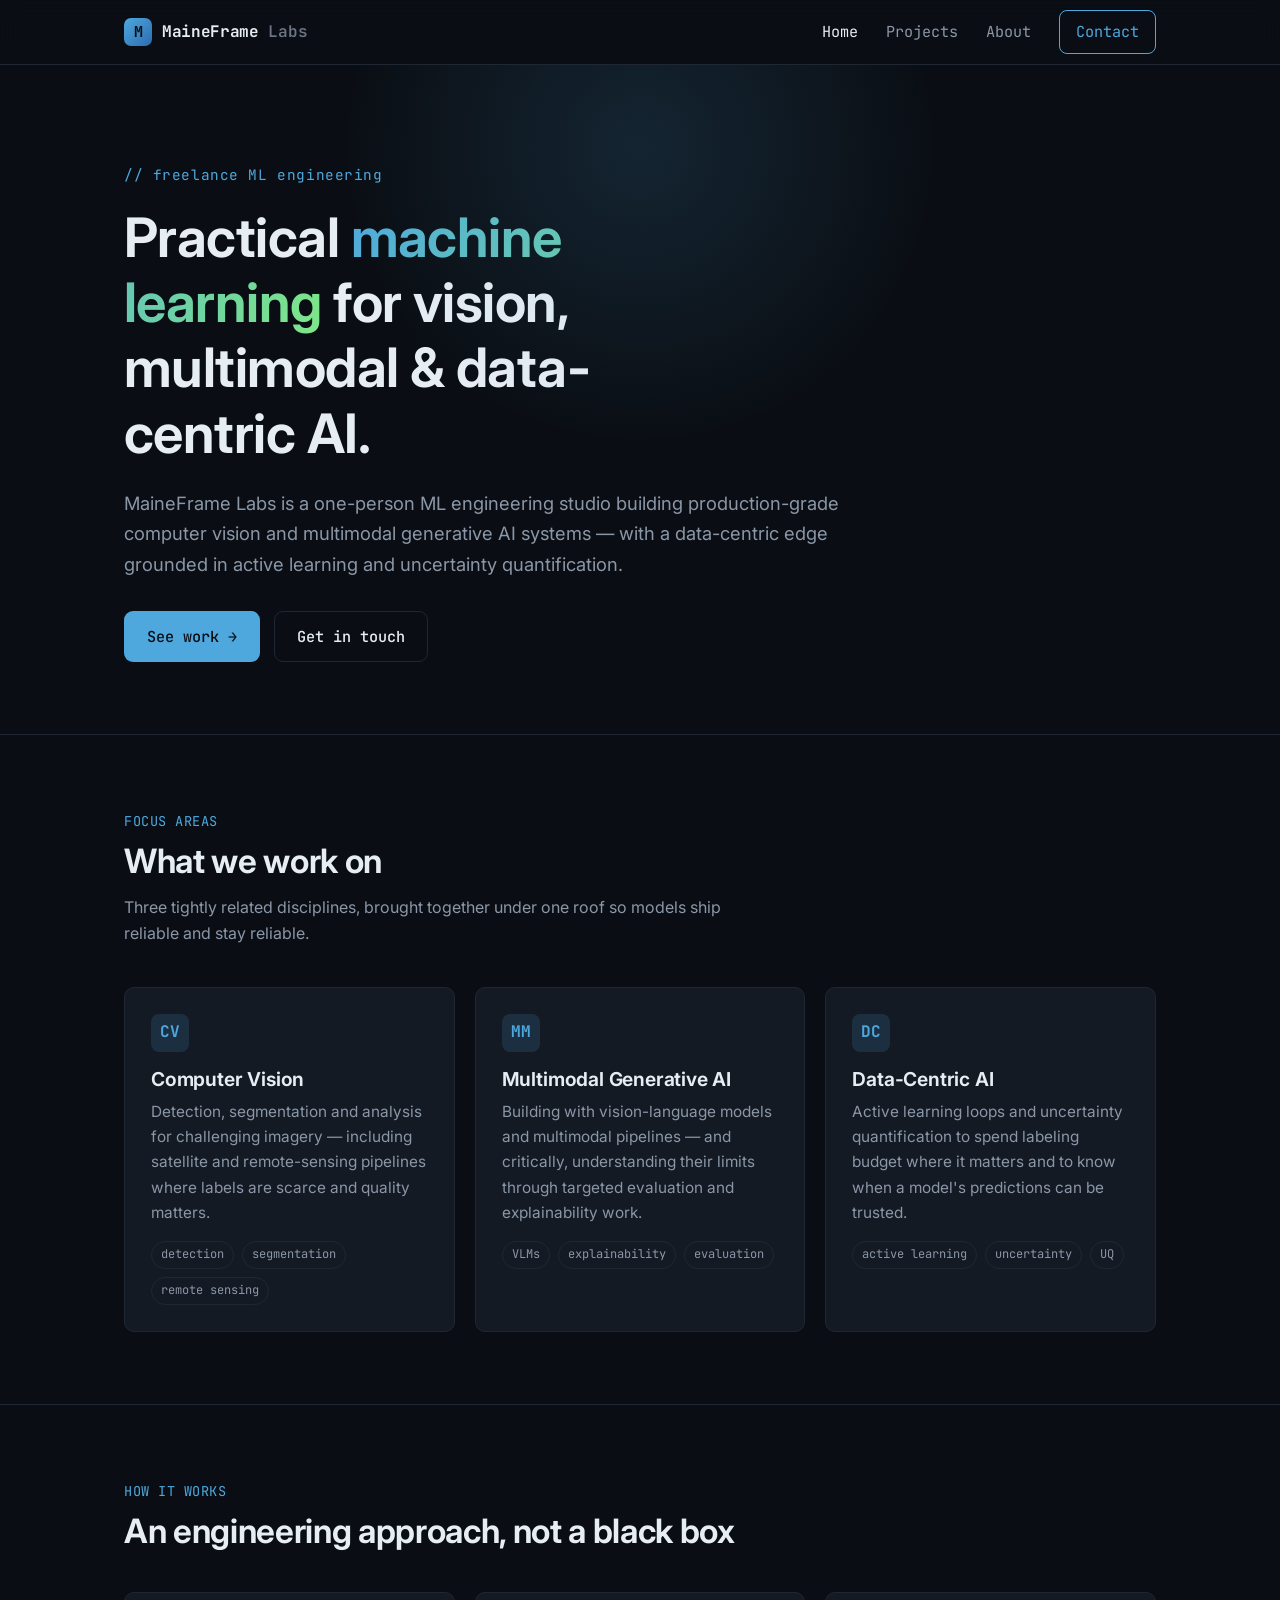
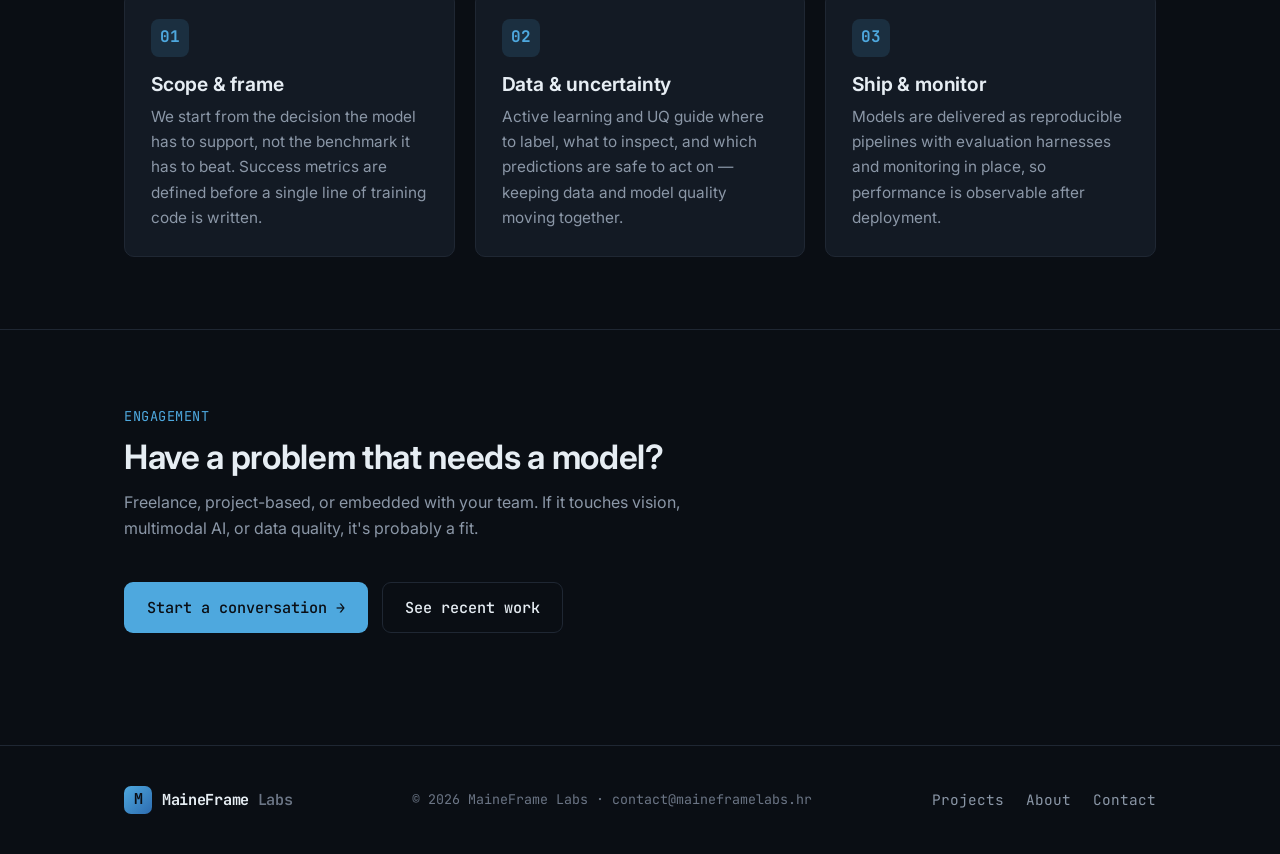
==== index.html @ 0284ba5a "Initial commit of we website" ====
<!doctype html>
<html lang="en">
<head>
  <meta charset="utf-8" />
  <meta name="viewport" content="width=device-width, initial-scale=1" />
  <title>MaineFrame Labs — Computer vision, multimodal &amp; data-centric ML engineering</title>
  <meta name="description" content="MaineFrame Labs is a freelance machine learning engineering studio focused on computer vision, multimodal generative AI, and data-centric AI — active learning and uncertainty quantification." />
  <link rel="icon" type="image/svg+xml" href="assets/img/logo.svg" />
  <meta property="og:title" content="MaineFrame Labs" />
  <meta property="og:description" content="Freelance ML engineering: computer vision, multimodal generative AI, and data-centric AI." />
  <meta property="og:image" content="assets/img/og.svg" />
  <meta property="og:type" content="website" />
  <link rel="preconnect" href="https://fonts.googleapis.com" />
  <link rel="preconnect" href="https://fonts.gstatic.com" crossorigin />
  <link href="https://fonts.googleapis.com/css2?family=Inter:wght@400;500;600;700&family=JetBrains+Mono:wght@400;500;600&display=swap" rel="stylesheet" />
  <link rel="stylesheet" href="assets/css/style.css" />
</head>
<body>
  <header class="site-nav">
    <div class="container nav-inner">
      <a class="brand" href="index.html">
        <span class="logo">M</span>
        <span class="name"><b>MaineFrame</b><span> Labs</span></span>
      </a>
      <button class="nav-toggle" aria-label="Toggle navigation">Menu</button>
      <nav class="nav-links">
        <a data-page="index.html" href="index.html">Home</a>
        <a data-page="projects.html" href="projects.html">Projects</a>
        <a data-page="about.html" href="about.html">About</a>
        <a class="nav-cta" data-page="contact.html" href="contact.html">Contact</a>
      </nav>
    </div>
  </header>

  <main>
    <section class="hero">
      <div class="container">
        <span class="eyebrow">// freelance ML engineering</span>
        <h1>Practical <span class="grad">machine learning</span> for vision, multimodal &amp; data-centric AI.</h1>
        <p class="lead">MaineFrame Labs is a one-person ML engineering studio building production-grade computer vision and multimodal generative AI systems — with a data-centric edge grounded in active learning and uncertainty quantification.</p>
        <div class="hero-cta">
          <a class="btn btn-primary" href="projects.html">See work →</a>
          <a class="btn btn-ghost" href="contact.html">Get in touch</a>
        </div>
      </div>
    </section>

    <section class="section">
      <div class="container">
        <div class="section-head">
          <span class="label">Focus areas</span>
          <h2>What we work on</h2>
          <p>Three tightly related disciplines, brought together under one roof so models ship reliable and stay reliable.</p>
        </div>
        <div class="grid grid-3">
          <article class="card">
            <div class="icon">CV</div>
            <h3>Computer Vision</h3>
            <p>Detection, segmentation and analysis for challenging imagery — including satellite and remote-sensing pipelines where labels are scarce and quality matters.</p>
            <div class="tags">
              <span class="tag">detection</span>
              <span class="tag">segmentation</span>
              <span class="tag">remote sensing</span>
            </div>
          </article>
          <article class="card">
            <div class="icon">MM</div>
            <h3>Multimodal Generative AI</h3>
            <p>Building with vision-language models and multimodal pipelines — and critically, understanding their limits through targeted evaluation and explainability work.</p>
            <div class="tags">
              <span class="tag">VLMs</span>
              <span class="tag">explainability</span>
              <span class="tag">evaluation</span>
            </div>
          </article>
          <article class="card">
            <div class="icon">DC</div>
            <h3>Data-Centric AI</h3>
            <p>Active learning loops and uncertainty quantification to spend labeling budget where it matters and to know when a model's predictions can be trusted.</p>
            <div class="tags">
              <span class="tag">active learning</span>
              <span class="tag">uncertainty</span>
              <span class="tag">UQ</span>
            </div>
          </article>
        </div>
      </div>
    </section>

    <section class="section">
      <div class="container">
        <div class="section-head">
          <span class="label">How it works</span>
          <h2>An engineering approach, not a black box</h2>
        </div>
        <div class="grid grid-3">
          <article class="card">
            <div class="icon">01</div>
            <h3>Scope &amp; frame</h3>
            <p>We start from the decision the model has to support, not the benchmark it has to beat. Success metrics are defined before a single line of training code is written.</p>
          </article>
          <article class="card">
            <div class="icon">02</div>
            <h3>Data &amp; uncertainty</h3>
            <p>Active learning and UQ guide where to label, what to inspect, and which predictions are safe to act on — keeping data and model quality moving together.</p>
          </article>
          <article class="card">
            <div class="icon">03</div>
            <h3>Ship &amp; monitor</h3>
            <p>Models are delivered as reproducible pipelines with evaluation harnesses and monitoring in place, so performance is observable after deployment.</p>
          </article>
        </div>
      </div>
    </section>

    <section class="section">
      <div class="container">
        <div class="section-head">
          <span class="label">Engagement</span>
          <h2>Have a problem that needs a model?</h2>
          <p>Freelance, project-based, or embedded with your team. If it touches vision, multimodal AI, or data quality, it's probably a fit.</p>
        </div>
        <div class="hero-cta">
          <a class="btn btn-primary" href="contact.html">Start a conversation →</a>
          <a class="btn btn-ghost" href="projects.html">See recent work</a>
        </div>
      </div>
    </section>
  </main>

  <footer class="site-footer">
    <div class="container footer-inner">
      <a class="brand" href="index.html">
        <span class="logo">M</span>
        <span class="name"><b>MaineFrame</b><span> Labs</span></span>
      </a>
      <small>© <span id="year">2026</span> MaineFrame Labs · <span class="mono">contact@maineframelabs.hr</span></small>
      <nav class="footer-links">
        <a href="projects.html">Projects</a>
        <a href="about.html">About</a>
        <a href="contact.html">Contact</a>
      </nav>
    </div>
  </footer>
  <script src="assets/js/main.js"></script>
</body>
</html>
---- assets/css/style.css ----
/* MaineFrame Labs — dark/technical theme */
:root {
  --bg: #0a0e14;
  --bg-elev: #11161f;
  --bg-card: #131a24;
  --border: #1f2733;
  --text: #e6edf3;
  --text-muted: #8b97a7;
  --text-dim: #6b7585;
  --accent: #4ea8de;
  --accent-2: #7ee787;
  --accent-glow: rgba(78, 168, 222, 0.15);
  --mono: "JetBrains Mono", "SFMono-Regular", ui-monospace, Menlo, Consolas, monospace;
  --sans: "Inter", -apple-system, BlinkMacSystemFont, "Segoe UI", Roboto, Helvetica, Arial, sans-serif;
  --radius: 10px;
  --maxw: 1080px;
}

* { box-sizing: border-box; }

html { scroll-behavior: smooth; }

body {
  margin: 0;
  font-family: var(--sans);
  background: var(--bg);
  color: var(--text);
  line-height: 1.65;
  font-size: 16px;
  -webkit-font-smoothing: antialiased;
  text-rendering: optimizeLegibility;
}

a { color: var(--accent); text-decoration: none; transition: color .15s ease; }
a:hover { color: var(--accent-2); }

h1, h2, h3 { line-height: 1.2; font-weight: 650; letter-spacing: -0.01em; }
h1 { font-size: clamp(2.2rem, 5vw, 3.4rem); }
h2 { font-size: clamp(1.6rem, 3vw, 2.1rem); }
h3 { font-size: 1.2rem; }

p { color: var(--text-muted); }

code, .mono { font-family: var(--mono); }

.container { max-width: var(--maxw); margin: 0 auto; padding: 0 24px; }

/* ---------- Nav ---------- */
.site-nav {
  position: sticky;
  top: 0;
  z-index: 50;
  background: rgba(10, 14, 20, 0.8);
  backdrop-filter: blur(10px);
  border-bottom: 1px solid var(--border);
}
.nav-inner {
  display: flex;
  align-items: center;
  justify-content: space-between;
  height: 64px;
}
.brand {
  display: flex;
  align-items: center;
  gap: 10px;
  font-family: var(--mono);
  font-weight: 600;
  color: var(--text);
  letter-spacing: -0.02em;
}
.brand:hover { color: var(--text); }
.brand .logo {
  width: 28px; height: 28px;
  display: grid; place-items: center;
  background: linear-gradient(135deg, var(--accent), #2d6cb0);
  border-radius: 7px;
  font-size: 15px;
  color: #0a0e14;
  font-weight: 700;
}
.brand .name b { color: var(--text); }
.brand .name span { color: var(--text-dim); }

.nav-links { display: flex; gap: 28px; align-items: center; }
.nav-links a {
  color: var(--text-muted);
  font-size: 0.95rem;
  font-family: var(--mono);
}
.nav-links a:hover, .nav-links a.active { color: var(--text); }
.nav-cta {
  border: 1px solid var(--accent);
  padding: 8px 16px;
  border-radius: 8px;
  color: var(--accent) !important;
}
.nav-cta:hover { background: var(--accent-glow); }

.nav-toggle {
  display: none;
  background: none;
  border: 1px solid var(--border);
  border-radius: 8px;
  color: var(--text);
  padding: 8px 10px;
  cursor: pointer;
}

/* ---------- Hero ---------- */
.hero {
  padding: 96px 0 72px;
  position: relative;
  overflow: hidden;
}
.hero::before {
  content: "";
  position: absolute;
  top: -40%; left: 50%;
  transform: translateX(-50%);
  width: 700px; height: 700px;
  background: radial-gradient(circle, var(--accent-glow) 0%, transparent 60%);
  pointer-events: none;
}
.hero .eyebrow {
  font-family: var(--mono);
  color: var(--accent);
  font-size: 0.9rem;
  letter-spacing: 0.04em;
  margin-bottom: 18px;
  display: inline-block;
}
.hero h1 { max-width: 16ch; margin: 0 0 22px; }
.hero h1 .grad {
  background: linear-gradient(120deg, var(--accent), var(--accent-2));
  -webkit-background-clip: text;
  background-clip: text;
  -webkit-text-fill-color: transparent;
}
.hero p.lead {
  font-size: 1.15rem;
  max-width: 60ch;
  margin: 0 0 32px;
}
.hero-cta { display: flex; gap: 14px; flex-wrap: wrap; }

.btn {
  display: inline-flex;
  align-items: center;
  gap: 8px;
  padding: 12px 22px;
  border-radius: 9px;
  font-family: var(--mono);
  font-size: 0.95rem;
  font-weight: 500;
  border: 1px solid transparent;
  transition: all .15s ease;
  cursor: pointer;
}
.btn-primary { background: var(--accent); color: #0a0e14; }
.btn-primary:hover { background: var(--accent-2); color: #0a0e14; transform: translateY(-1px); }
.btn-ghost { border-color: var(--border); color: var(--text); }
.btn-ghost:hover { border-color: var(--accent); color: var(--accent); }

/* ---------- Sections ---------- */
.section { padding: 72px 0; border-top: 1px solid var(--border); }
.section-head { margin-bottom: 40px; }
.section-head .label {
  font-family: var(--mono);
  color: var(--accent);
  font-size: 0.85rem;
  letter-spacing: 0.04em;
  text-transform: uppercase;
}
.section-head h2 { margin: 8px 0 0; }
.section-head p { margin: 12px 0 0; max-width: 60ch; }

/* ---------- Cards ---------- */
.grid { display: grid; gap: 20px; }
.grid-3 { grid-template-columns: repeat(3, 1fr); }
.grid-2 { grid-template-columns: repeat(2, 1fr); }

.card {
  background: var(--bg-card);
  border: 1px solid var(--border);
  border-radius: var(--radius);
  padding: 26px;
  transition: border-color .15s ease, transform .15s ease;
}
.card:hover { border-color: var(--accent); transform: translateY(-2px); }
.card .icon {
  width: 38px; height: 38px;
  display: grid; place-items: center;
  border-radius: 8px;
  background: var(--accent-glow);
  color: var(--accent);
  font-family: var(--mono);
  font-weight: 700;
  margin-bottom: 16px;
}
.card h3 { margin: 0 0 8px; }
.card p { margin: 0; font-size: 0.96rem; }

.tags { display: flex; flex-wrap: wrap; gap: 8px; margin-top: 16px; }
.tag {
  font-family: var(--mono);
  font-size: 0.75rem;
  color: var(--text-muted);
  border: 1px solid var(--border);
  padding: 3px 9px;
  border-radius: 999px;
}

/* ---------- Projects ---------- */
.project {
  background: var(--bg-card);
  border: 1px solid var(--border);
  border-radius: var(--radius);
  padding: 26px;
  transition: border-color .15s ease;
}
.project:hover { border-color: var(--accent); }
.project h3 { margin: 0 0 6px; }
.project .kind {
  font-family: var(--mono);
  font-size: 0.78rem;
  color: var(--text-dim);
  letter-spacing: 0.03em;
}
.project p { margin: 12px 0 0; font-size: 0.96rem; }

.section-divider {
  display: flex;
  align-items: center;
  gap: 16px;
  margin: 56px 0 24px;
}
.section-divider .line { flex: 1; height: 1px; background: var(--border); }
.section-divider h3 {
  font-family: var(--mono);
  font-size: 0.9rem;
  color: var(--text-muted);
  letter-spacing: 0.04em;
  text-transform: uppercase;
  margin: 0;
}

.note {
  border: 1px dashed var(--border);
  border-radius: var(--radius);
  padding: 16px 20px;
  color: var(--text-dim);
  font-size: 0.9rem;
  margin-top: 28px;
}
.note .mono { color: var(--text-muted); }

/* ---------- About ---------- */
.about-grid { display: grid; grid-template-columns: 1.2fr 1fr; gap: 40px; }
.about-grid p { font-size: 1.02rem; }
.focus-list { list-style: none; padding: 0; margin: 0; display: grid; gap: 12px; }
.focus-list li {
  border-left: 2px solid var(--accent);
  padding: 4px 0 4px 16px;
  color: var(--text-muted);
}
.focus-list li b { color: var(--text); }

/* ---------- Contact ---------- */
.contact-grid { display: grid; grid-template-columns: 1fr 1fr; gap: 40px; }
.contact-card {
  background: var(--bg-card);
  border: 1px solid var(--border);
  border-radius: var(--radius);
  padding: 32px;
}
.contact-card .label {
  font-family: var(--mono);
  color: var(--accent);
  font-size: 0.85rem;
  letter-spacing: 0.04em;
}
.contact-card a.email {
  font-size: 1.4rem;
  font-family: var(--mono);
  color: var(--text);
  display: inline-block;
  margin-top: 12px;
}
.contact-card a.email:hover { color: var(--accent); }
.contact-card ul { padding-left: 18px; color: var(--text-muted); }

/* ---------- Footer ---------- */
.site-footer {
  border-top: 1px solid var(--border);
  padding: 40px 0;
  margin-top: 40px;
}
.footer-inner {
  display: flex;
  justify-content: space-between;
  align-items: center;
  flex-wrap: wrap;
  gap: 16px;
}
.site-footer .brand { font-size: 0.95rem; }
.site-footer small { color: var(--text-dim); font-family: var(--mono); }
.footer-links { display: flex; gap: 22px; }
.footer-links a { color: var(--text-muted); font-size: 0.9rem; font-family: var(--mono); }

/* ---------- Responsive ---------- */
@media (max-width: 860px) {
  .grid-3, .grid-2, .about-grid, .contact-grid { grid-template-columns: 1fr; }
  .nav-toggle { display: block; }
  .nav-links {
    position: fixed;
    top: 64px; right: 0; left: 0;
    background: var(--bg-elev);
    border-bottom: 1px solid var(--border);
    flex-direction: column;
    align-items: flex-start;
    padding: 20px 24px;
    gap: 18px;
    transform: translateY(-120%);
    transition: transform .2s ease;
  }
  .nav-links.open { transform: translateY(0); }
  .nav-links a { width: 100%; }
  .hero { padding: 64px 0 48px; }
}

@media (prefers-reduced-motion: reduce) {
  * { transition: none !important; scroll-behavior: auto !important; }
}
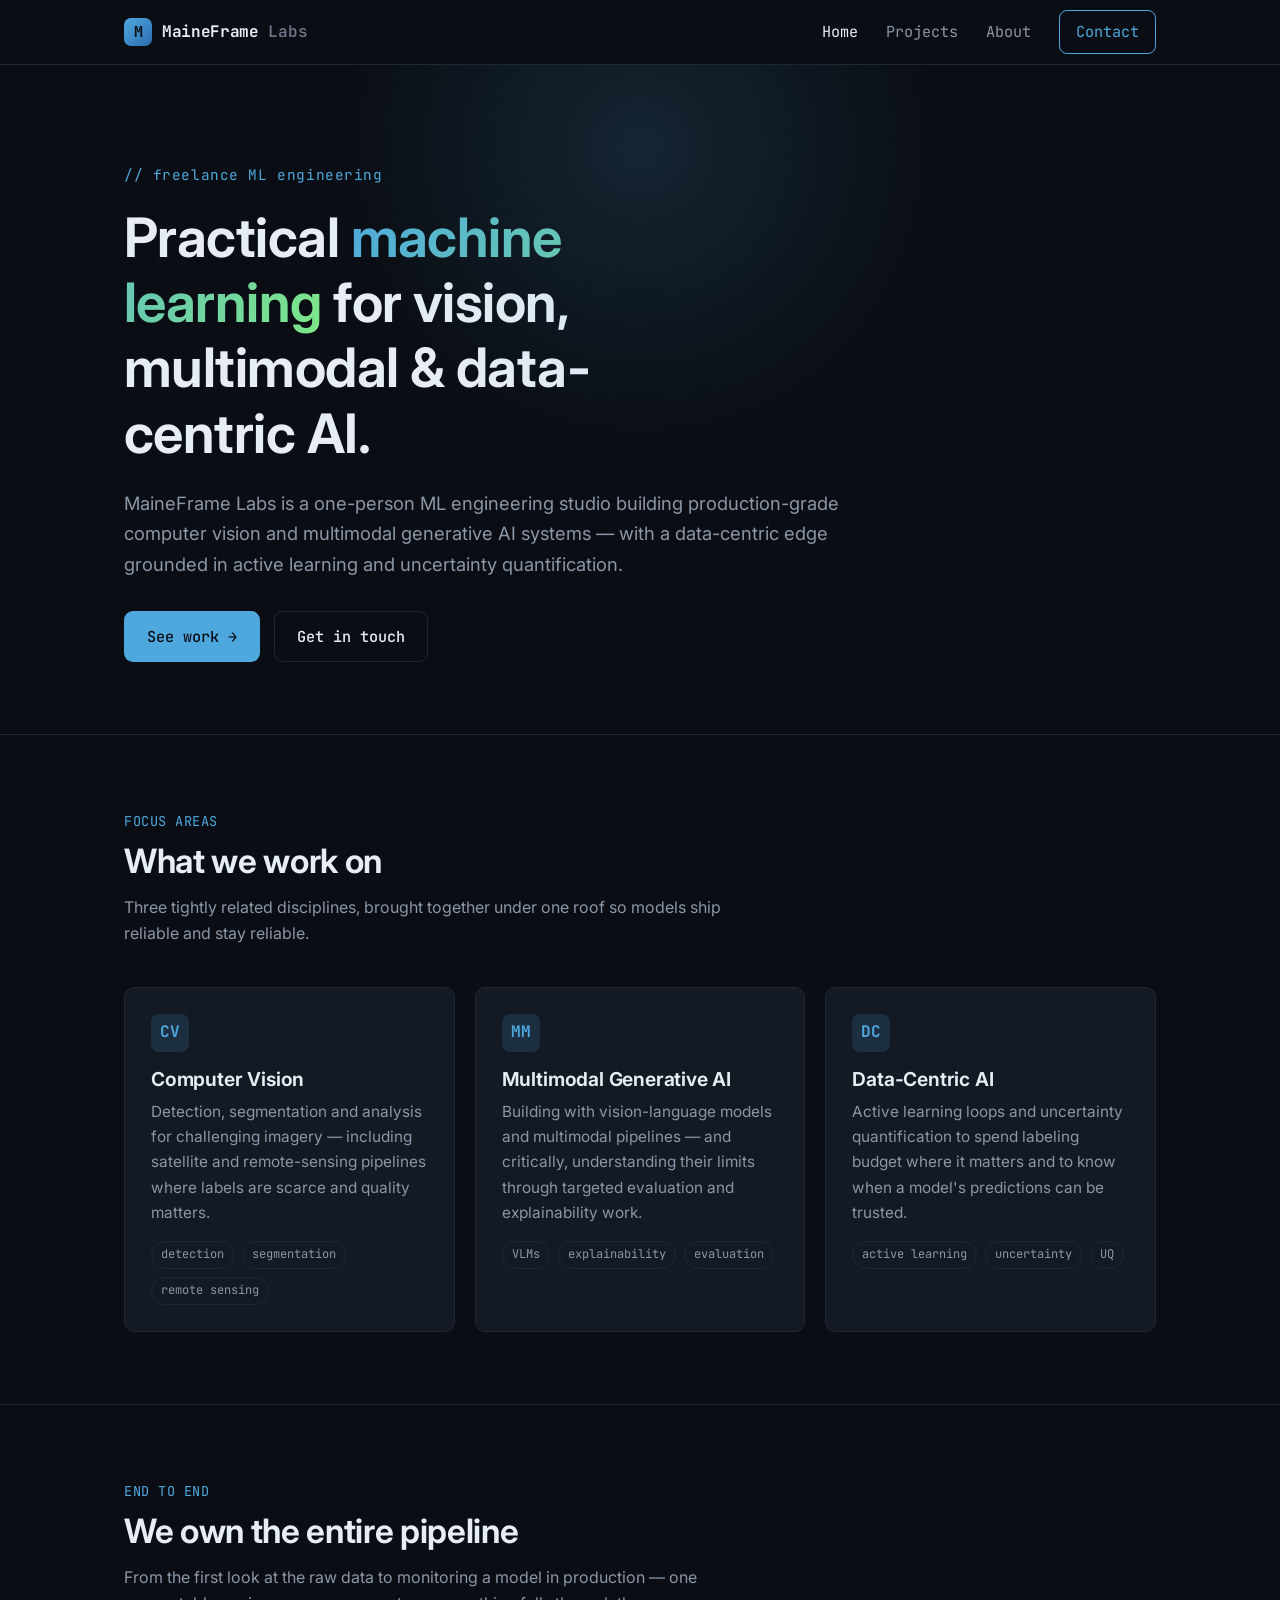
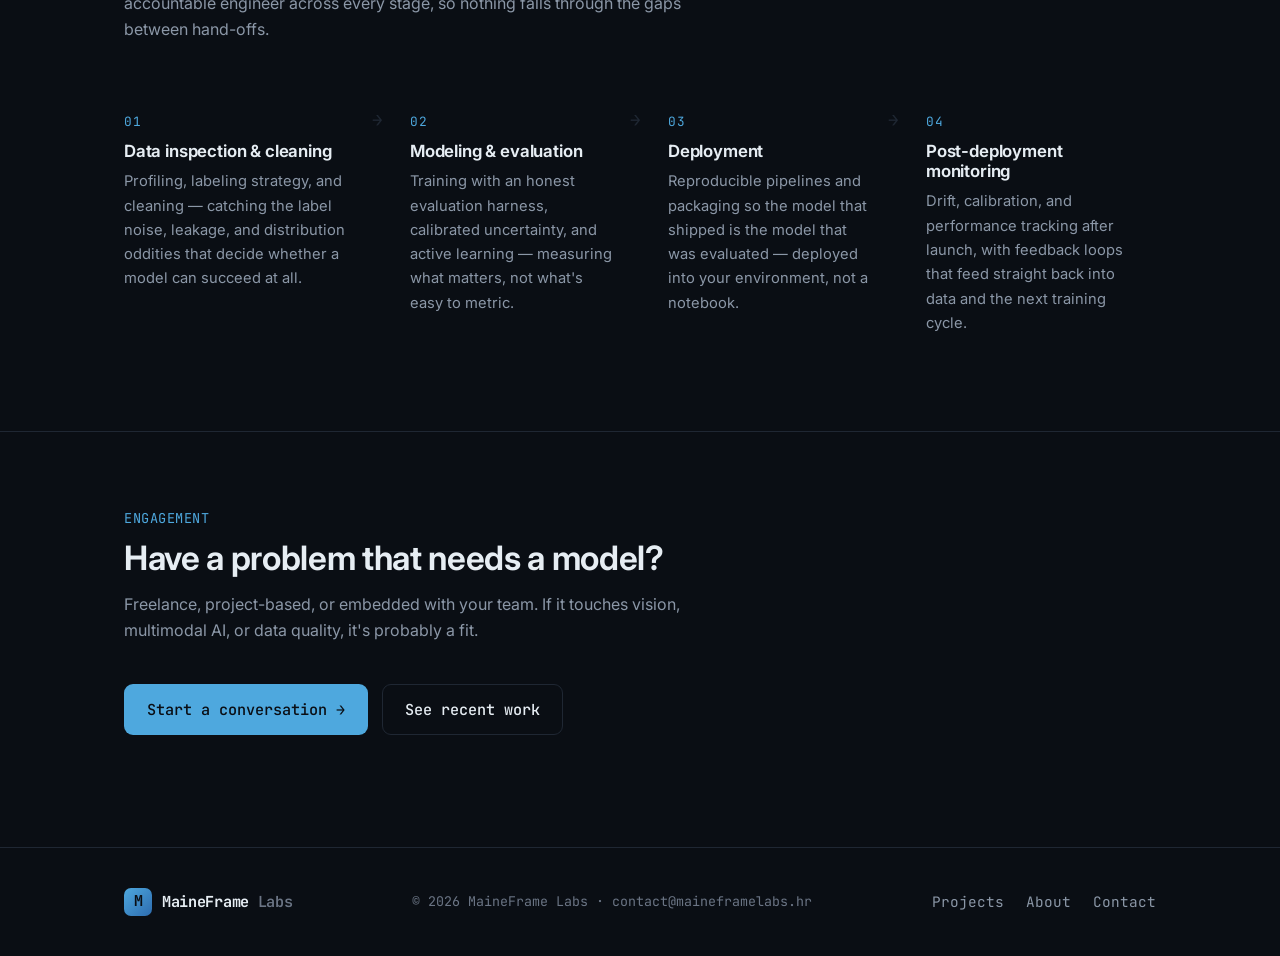
==== commit 36498102: "Split project into client and personal" ====
--- a/index.html
+++ b/index.html
@@ -90,25 +90,31 @@
     <section class="section">
       <div class="container">
         <div class="section-head">
-          <span class="label">How it works</span>
-          <h2>An engineering approach, not a black box</h2>
+          <span class="label">End to end</span>
+          <h2>We own the entire pipeline</h2>
+          <p>From the first look at the raw data to monitoring a model in production — one accountable engineer across every stage, so nothing falls through the gaps between hand-offs.</p>
         </div>
-        <div class="grid grid-3">
-          <article class="card">
-            <div class="icon">01</div>
-            <h3>Scope &amp; frame</h3>
-            <p>We start from the decision the model has to support, not the benchmark it has to beat. Success metrics are defined before a single line of training code is written.</p>
-          </article>
-          <article class="card">
-            <div class="icon">02</div>
-            <h3>Data &amp; uncertainty</h3>
-            <p>Active learning and UQ guide where to label, what to inspect, and which predictions are safe to act on — keeping data and model quality moving together.</p>
-          </article>
-          <article class="card">
-            <div class="icon">03</div>
-            <h3>Ship &amp; monitor</h3>
-            <p>Models are delivered as reproducible pipelines with evaluation harnesses and monitoring in place, so performance is observable after deployment.</p>
-          </article>
+        <div class="pipeline">
+          <div class="pipeline-step">
+            <span class="num">01</span>
+            <h3>Data inspection &amp; cleaning</h3>
+            <p>Profiling, labeling strategy, and cleaning — catching the label noise, leakage, and distribution oddities that decide whether a model can succeed at all.</p>
+          </div>
+          <div class="pipeline-step">
+            <span class="num">02</span>
+            <h3>Modeling &amp; evaluation</h3>
+            <p>Training with an honest evaluation harness, calibrated uncertainty, and active learning — measuring what matters, not what's easy to metric.</p>
+          </div>
+          <div class="pipeline-step">
+            <span class="num">03</span>
+            <h3>Deployment</h3>
+            <p>Reproducible pipelines and packaging so the model that shipped is the model that was evaluated — deployed into your environment, not a notebook.</p>
+          </div>
+          <div class="pipeline-step">
+            <span class="num">04</span>
+            <h3>Post-deployment monitoring</h3>
+            <p>Drift, calibration, and performance tracking after launch, with feedback loops that feed straight back into data and the next training cycle.</p>
+          </div>
         </div>
       </div>
     </section>
--- a/assets/css/style.css
+++ b/assets/css/style.css
@@ -329,6 +329,147 @@
   .hero { padding: 64px 0 48px; }
 }
 
+/* ---------- Pipeline (home) ---------- */
+.pipeline {
+  display: grid;
+  grid-template-columns: repeat(4, 1fr);
+  gap: 0;
+  margin-top: 8px;
+}
+.pipeline-step {
+  position: relative;
+  padding: 24px 22px 24px 0;
+}
+.pipeline-step + .pipeline-step { padding-left: 28px; }
+.pipeline-step .num {
+  font-family: var(--mono);
+  font-size: 0.8rem;
+  color: var(--accent);
+  letter-spacing: 0.04em;
+}
+.pipeline-step h3 { margin: 8px 0 8px; font-size: 1.05rem; }
+.pipeline-step p { margin: 0; font-size: 0.92rem; }
+.pipeline-step + .pipeline-step::before {
+  content: "→";
+  position: absolute;
+  left: -10px;
+  top: 22px;
+  color: var(--border);
+  font-family: var(--mono);
+  font-size: 1.1rem;
+}
+@media (max-width: 860px) {
+  .pipeline { grid-template-columns: 1fr; gap: 8px; }
+  .pipeline-step { padding: 18px 0 18px 16px; border-left: 1px solid var(--border); }
+  .pipeline-step + .pipeline-step::before { content: ""; }
+}
+
+/* ---------- Projects hub ---------- */
+.hub-grid { display: grid; grid-template-columns: 1fr 1fr; gap: 24px; }
+.hub-card {
+  display: block;
+  background: var(--bg-card);
+  border: 1px solid var(--border);
+  border-radius: var(--radius);
+  padding: 36px;
+  transition: border-color .15s ease, transform .15s ease;
+  color: var(--text);
+}
+.hub-card:hover { border-color: var(--accent); transform: translateY(-2px); color: var(--text); }
+.hub-card .label {
+  font-family: var(--mono);
+  font-size: 0.85rem;
+  color: var(--accent);
+  letter-spacing: 0.04em;
+}
+.hub-card h2 { margin: 10px 0 12px; font-size: 1.6rem; }
+.hub-card p { margin: 0 0 18px; }
+.hub-card .more { font-family: var(--mono); font-size: 0.9rem; color: var(--accent); }
+.hub-card:hover .more { color: var(--accent-2); }
+@media (max-width: 860px) { .hub-grid { grid-template-columns: 1fr; } }
+
+/* ---------- Large entries (client work + writing index) ---------- */
+.entries { display: grid; gap: 28px; }
+.entry {
+  display: grid;
+  grid-template-columns: 280px 1fr;
+  gap: 28px;
+  background: var(--bg-card);
+  border: 1px solid var(--border);
+  border-radius: var(--radius);
+  padding: 24px;
+  transition: border-color .15s ease;
+}
+.entry:hover { border-color: var(--accent); }
+.entry .kind {
+  font-family: var(--mono);
+  font-size: 0.78rem;
+  color: var(--text-dim);
+  letter-spacing: 0.03em;
+}
+.entry h3 { margin: 6px 0 10px; font-size: 1.25rem; }
+.entry p { margin: 0 0 14px; }
+.entry .body { display: flex; flex-direction: column; }
+.entry .body .more {
+  font-family: var(--mono);
+  font-size: 0.88rem;
+  color: var(--accent);
+  margin-top: auto;
+}
+.entry .body .more:hover { color: var(--accent-2); }
+@media (max-width: 760px) {
+  .entry { grid-template-columns: 1fr; }
+  .media { min-height: 160px; }
+}
+
+/* ---------- Media placeholder ---------- */
+.media {
+  min-height: 200px;
+  border: 1px solid var(--border);
+  border-radius: 8px;
+  background:
+    linear-gradient(135deg, rgba(78,168,222,0.06), rgba(126,231,135,0.04)),
+    repeating-linear-gradient(45deg, transparent 0 10px, rgba(255,255,255,0.015) 10px 20px);
+  display: grid;
+  place-items: center;
+  color: var(--text-dim);
+  font-family: var(--mono);
+  font-size: 0.78rem;
+  text-align: center;
+  padding: 12px;
+}
+.media span { opacity: 0.7; }
+
+/* ---------- Article ---------- */
+.article-head { margin-bottom: 28px; }
+.article-head .meta {
+  font-family: var(--mono);
+  font-size: 0.85rem;
+  color: var(--text-dim);
+  display: flex;
+  gap: 14px;
+  flex-wrap: wrap;
+}
+.article-head .meta .dot { color: var(--border); }
+.article-head h1 { margin: 14px 0 16px; }
+.article-body { max-width: 72ch; }
+.article-body p { font-size: 1.02rem; }
+.article-body h2 { margin: 36px 0 12px; font-size: 1.3rem; }
+.article-body h3 { margin: 26px 0 10px; }
+.article-body ul { color: var(--text-muted); padding-left: 20px; }
+.article-body ul li { margin: 6px 0; }
+.article-body .media { margin: 24px 0; min-height: 220px; }
+.back-link {
+  display: inline-flex;
+  align-items: center;
+  gap: 8px;
+  font-family: var(--mono);
+  font-size: 0.88rem;
+  color: var(--text-muted);
+  margin-bottom: 24px;
+}
+.back-link:hover { color: var(--accent); }
+
 @media (prefers-reduced-motion: reduce) {
   * { transition: none !important; scroll-behavior: auto !important; }
 }
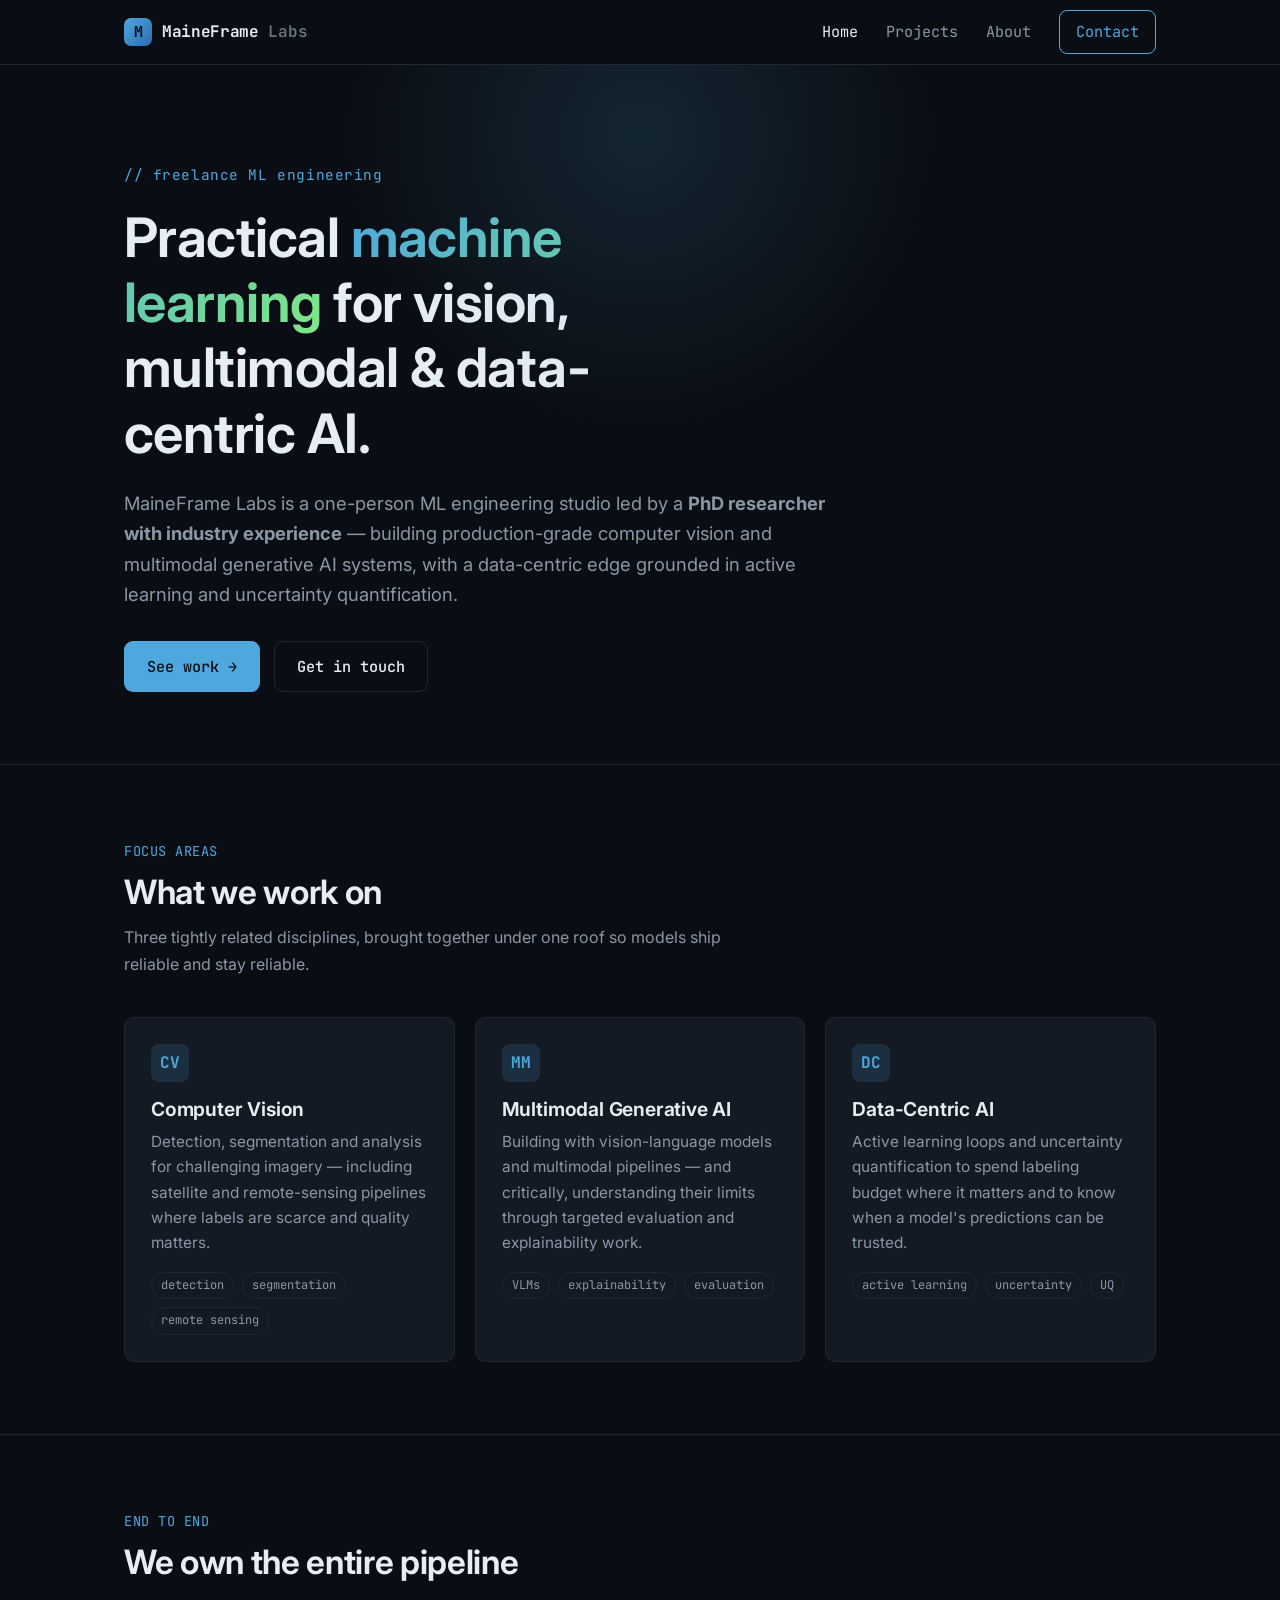
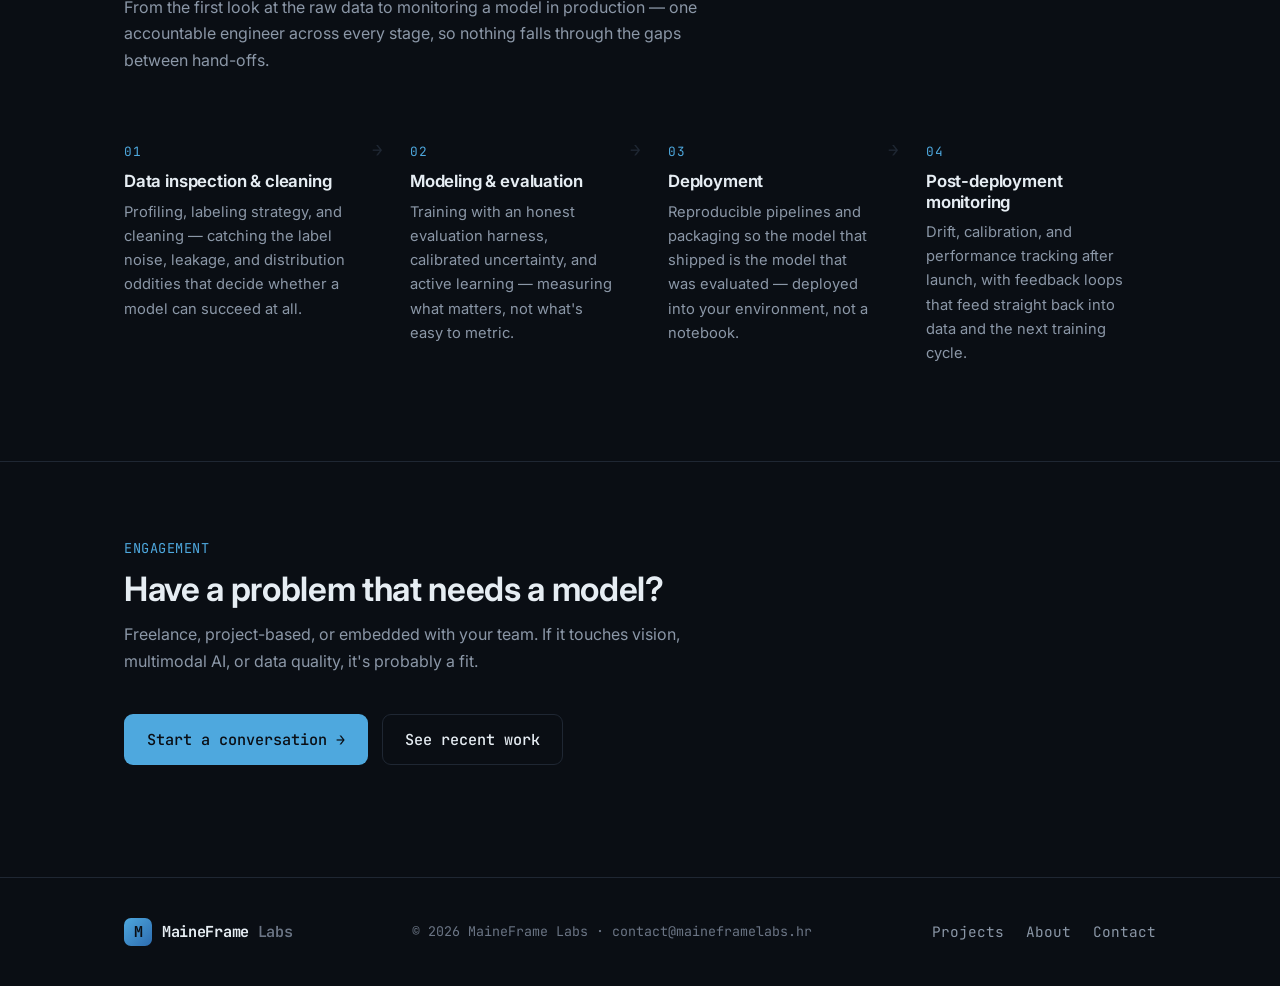
==== commit 560435b1: "Added extra stress on PhD experience as differentiator" ====
--- a/index.html
+++ b/index.html
@@ -37,7 +37,7 @@
       <div class="container">
         <span class="eyebrow">// freelance ML engineering</span>
         <h1>Practical <span class="grad">machine learning</span> for vision, multimodal &amp; data-centric AI.</h1>
-        <p class="lead">MaineFrame Labs is a one-person ML engineering studio building production-grade computer vision and multimodal generative AI systems — with a data-centric edge grounded in active learning and uncertainty quantification.</p>
+        <p class="lead">MaineFrame Labs is a one-person ML engineering studio led by a <b>PhD researcher with industry experience</b> — building production-grade computer vision and multimodal generative AI systems, with a data-centric edge grounded in active learning and uncertainty quantification.</p>
         <div class="hero-cta">
           <a class="btn btn-primary" href="projects.html">See work →</a>
           <a class="btn btn-ghost" href="contact.html">Get in touch</a>
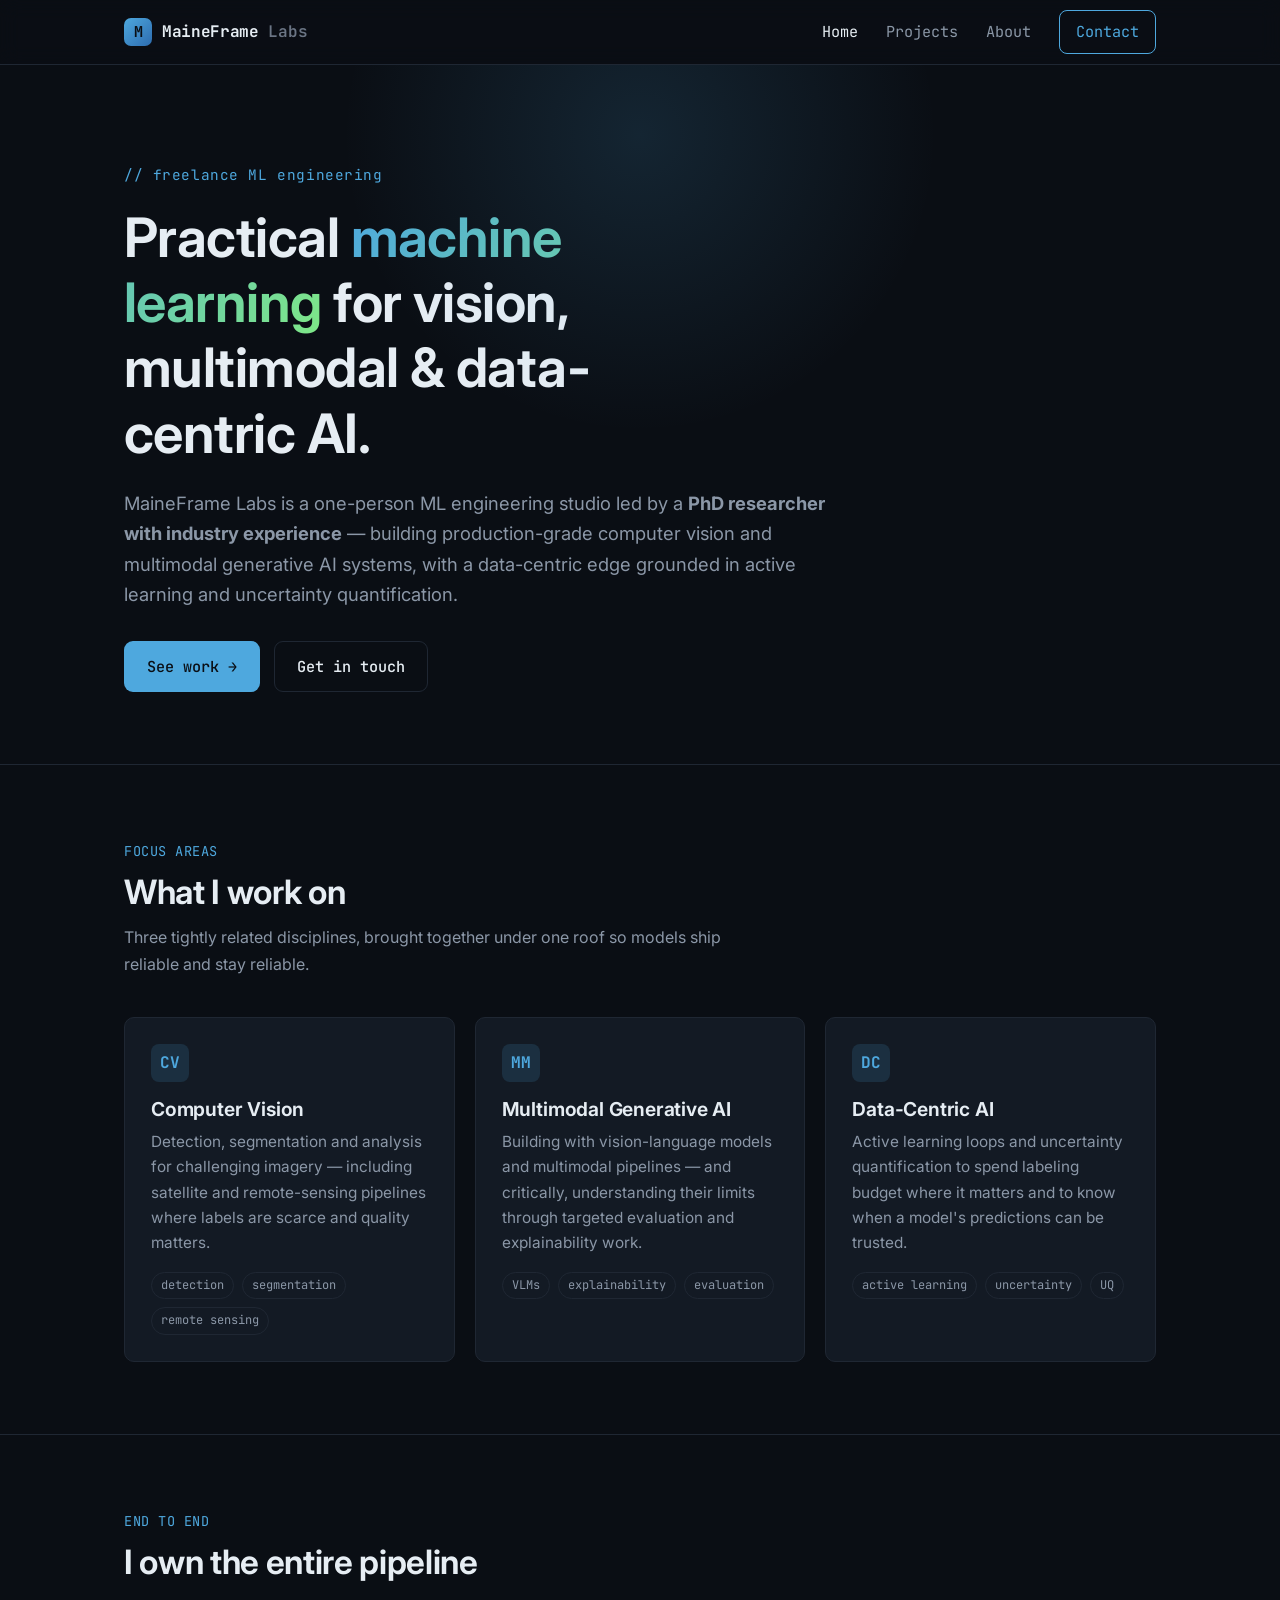
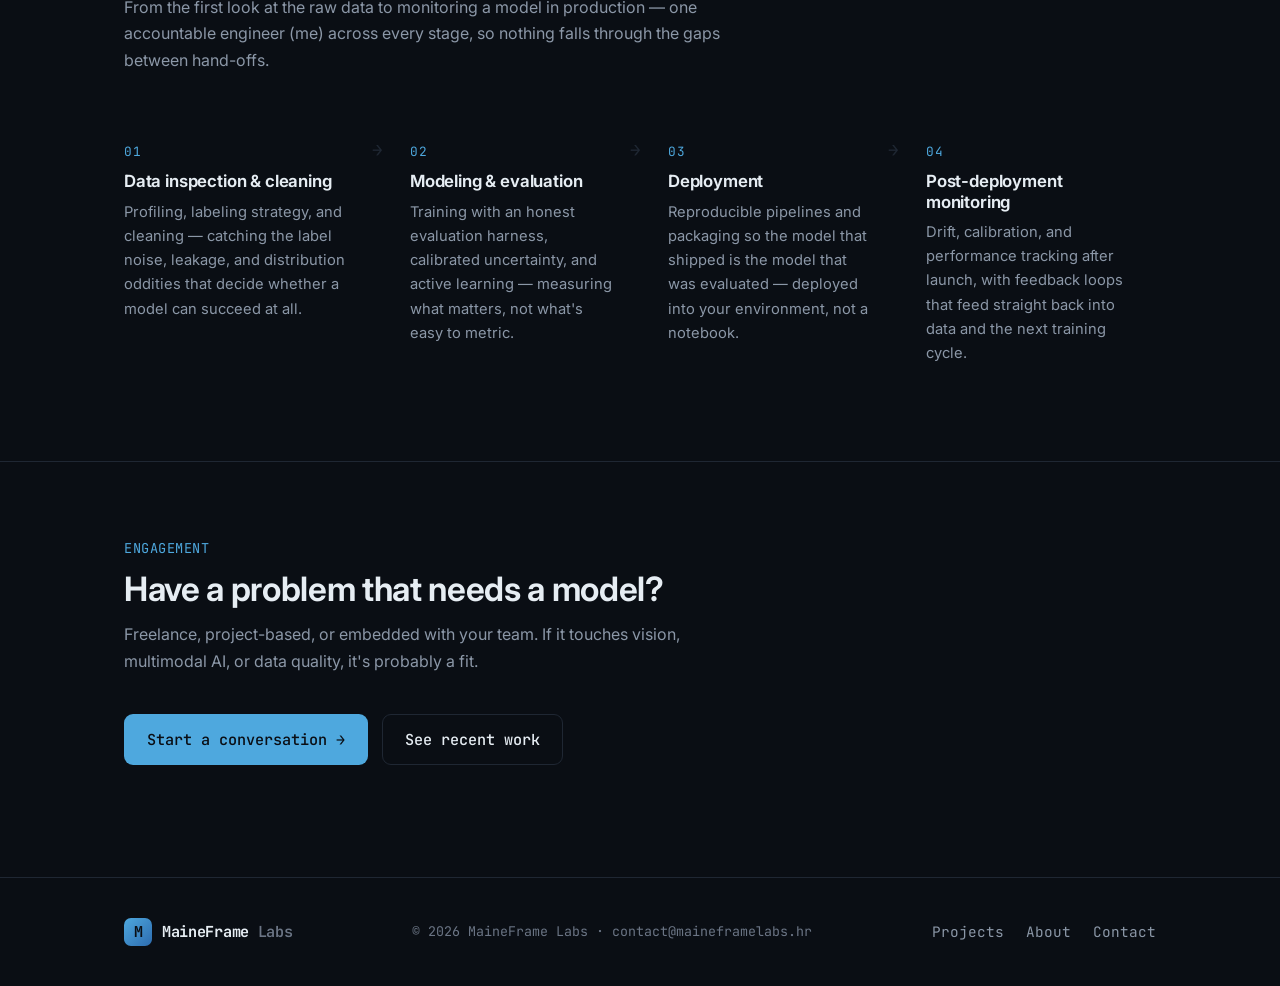
==== commit f03f13db: "Switched to singular instead of plural" ====
--- a/index.html
+++ b/index.html
@@ -49,7 +49,7 @@
       <div class="container">
         <div class="section-head">
           <span class="label">Focus areas</span>
-          <h2>What we work on</h2>
+          <h2>What I work on</h2>
           <p>Three tightly related disciplines, brought together under one roof so models ship reliable and stay reliable.</p>
         </div>
         <div class="grid grid-3">
@@ -91,8 +91,8 @@
       <div class="container">
         <div class="section-head">
           <span class="label">End to end</span>
-          <h2>We own the entire pipeline</h2>
-          <p>From the first look at the raw data to monitoring a model in production — one accountable engineer across every stage, so nothing falls through the gaps between hand-offs.</p>
+          <h2>I own the entire pipeline</h2>
+          <p>From the first look at the raw data to monitoring a model in production — one accountable engineer (me) across every stage, so nothing falls through the gaps between hand-offs.</p>
         </div>
         <div class="pipeline">
           <div class="pipeline-step">
--- a/assets/css/style.css
+++ b/assets/css/style.css
@@ -265,6 +265,71 @@
   color: var(--text-muted);
 }
 .focus-list li b { color: var(--text); }
+
+/* ---------- Founder / personal ---------- */
+.founder {
+  display: grid;
+  grid-template-columns: 240px 1fr;
+  gap: 36px;
+  align-items: start;
+}
+.founder .photo {
+  width: 240px;
+  height: 240px;
+  border-radius: 14px;
+  object-fit: cover;
+  border: 1px solid var(--border);
+  background: var(--bg-card);
+  filter: grayscale(0.15);
+}
+.founder h2 { margin: 0 0 4px; }
+.founder .title {
+  font-family: var(--mono);
+  color: var(--accent);
+  font-size: 0.9rem;
+  margin: 0 0 16px;
+}
+.founder .bio p { font-size: 1.02rem; }
+.founder .creds {
+  display: flex;
+  flex-wrap: wrap;
+  gap: 10px;
+  margin: 18px 0 0;
+  list-style: none;
+  padding: 0;
+}
+.founder .creds li {
+  font-family: var(--mono);
+  font-size: 0.8rem;
+  color: var(--text-muted);
+  border: 1px solid var(--border);
+  border-radius: 999px;
+  padding: 5px 12px;
+}
+.track-record {
+  margin: 22px 0 0;
+  padding: 0;
+  list-style: none;
+  display: grid;
+  gap: 10px;
+}
+.track-record li {
+  position: relative;
+  padding-left: 22px;
+  color: var(--text-muted);
+  font-size: 0.98rem;
+}
+.track-record li::before {
+  content: "▹";
+  position: absolute;
+  left: 0;
+  color: var(--accent);
+}
+.track-record li b { color: var(--text); }
+@media (max-width: 760px) {
+  .founder { grid-template-columns: 1fr; }
+  .founder .photo { width: 160px; height: 160px; }
+}
 
 /* ---------- Contact ---------- */
 .contact-grid { display: grid; grid-template-columns: 1fr 1fr; gap: 40px; }
